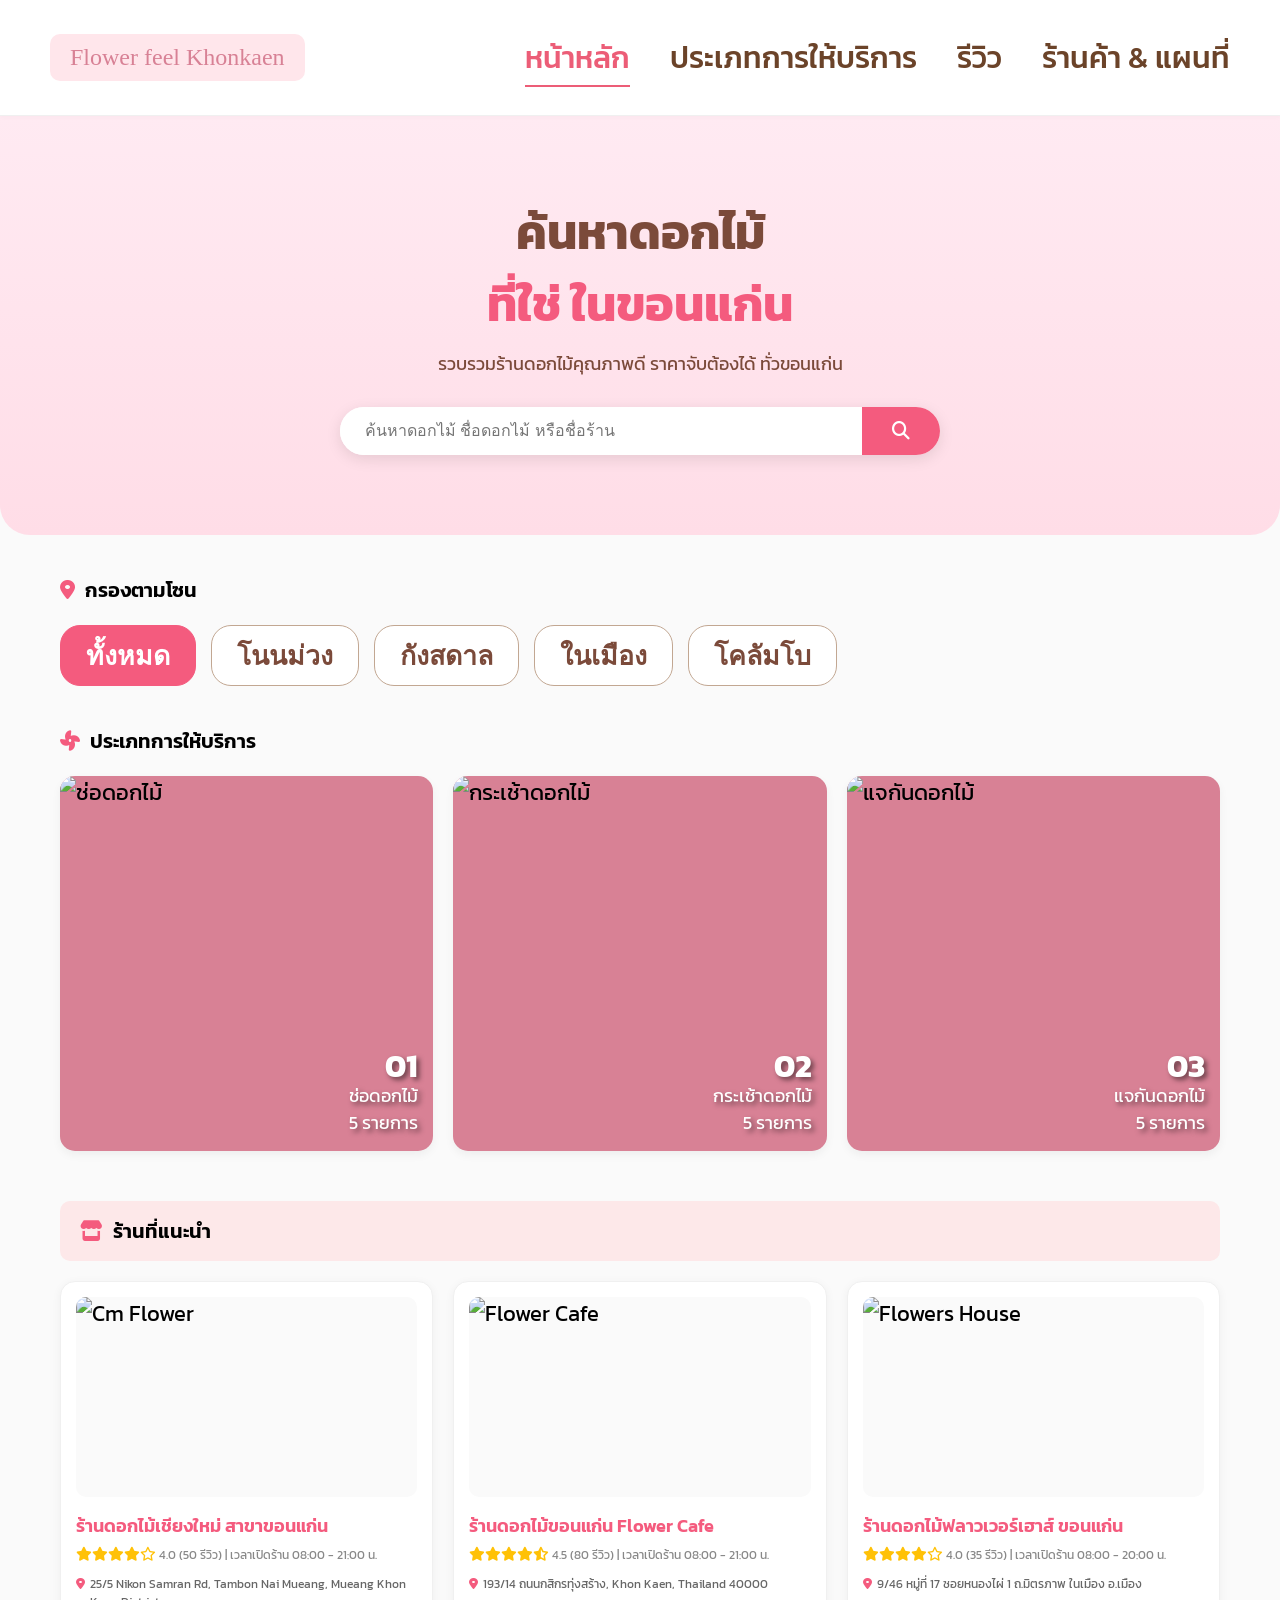
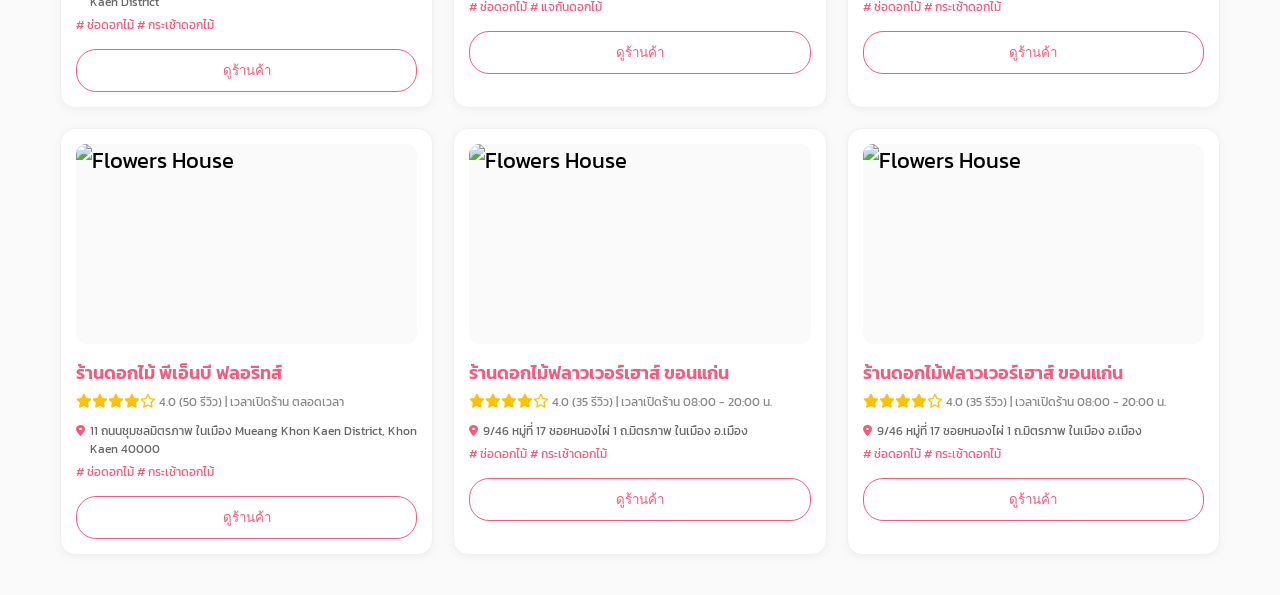
==== index.html @ fca60b55 "Add files via upload" ====
<!DOCTYPE html>
<html lang="th">
<head>
    <meta charset="UTF-8">
    <meta name="viewport" content="width=device-width, initial-scale=1.0">
    <title>Flower feel Khonkaen - ค้นหาดอกไม้</title>
    <link href="https://fonts.googleapis.com/css2?family=Kanit:wght@300;400;500;600&display=swap" rel="stylesheet">
    <link rel="stylesheet" href="https://cdnjs.cloudflare.com/ajax/libs/font-awesome/6.4.0/css/all.min.css">
    <link rel="stylesheet" href="styles.css">
    <style>
        body {
            font-family: 'Kanit', sans-serif;
            font-size: 22px;
        }
    </style>
</head>
<header>

        <div class="logo">
            <div class="logo-placeholder">Flower feel Khonkaen</div>
        </div>

        <ul class="nav-menu">
            <li class="nav-item">
                <a href="#" class="nav-link active">หน้าหลัก</a>
            </li>
            
            <li class="nav-item dropdown">
                <a href="#" class="nav-link has-dropdown">ประเภทการให้บริการ</a>
                
                <div class="mega-menu">
                    <div class="menu-column">
                        <h3>หมวดหมู่ของดอกไม้</h3>
                        <ul>
                            <li><a href="#">ช่อดอกไม้</a></li>
                            <li><a href="#">กระเช้าดอกไม้</a></li>
                            <li><a href="#">แจกันดอกไม้</a></li>
                            <li><a href="#">พวงหรีด</a></li>
                            <li><a href="#">ดอกไม้ประดิษฐ์</a></li>
                        </ul>
                    </div>
                    
                    <div class="menu-column">
                        <h3>กรองตามเทศกาล</h3>
                        <ul>
                            <li><a href="#">วันวาเลนไทน์</a></li>
                            <li><a href="#">วันแม่</a></li>
                            <li><a href="#">วันครบรอบ</a></li>
                            <li><a href="#">งานรับปริญญา</a></li>
                            <li><a href="#">วันเกิด</a></li>
                        </ul>
                    </div>

                    <div class="menu-column">
                        <h3>กรองตามโซน</h3>
                        <ul>
                            <li><a href="#">โนนม่วง</a></li>
                            <li><a href="#">กังตลาด</a></li>
                            <li><a href="#">ในเมือง</a></li>
                            <li><a href="#">โคลัมโบ</a></li>
                        </ul>
                    </div>
                </div>
            </li>
            
            <li class="nav-item">
                <a href="#" class="nav-link">รีวิว</a>
            </li>
            <li class="nav-item">
                <a href="#" class="nav-link">ร้านค้า & แผนที่</a>
            </li>
        </ul>
    </header>
<body>
    <section class="hero">
        <h1>ค้นหาดอกไม้ <br> <span>ที่ใช่ ในขอนแก่น</span></h1>
        <p>รวบรวมร้านดอกไม้คุณภาพดี ราคาจับต้องได้ ทั่วขอนแก่น</p>
        <div class="search-bar">
            <input type="text" placeholder="ค้นหาดอกไม้ ชื่อดอกไม้ หรือชื่อร้าน">
            <button><i class="fas fa-search"></i></button>
        </div>
    </section>

    <div class="container">
        <div class="section-header">
            <i class="fas fa-map-marker-alt"></i> กรองตามโซน
        </div>
        <div class="filter-tags">
            <button class="filter-tag active"><h1>ทั้งหมด</h1></button>
            <a href="zone/nonmuang.html"><button class="filter-tag"><h1>โนนม่วง</h1></button></a>
            <a href="zone/kangsadan.html"><button class="filter-tag"><h1>กังสดาล</h1></button></a>
            <a href="zone/in-city.html"><button class="filter-tag"><h1>ในเมือง</h1></button></a>
            <a href="zone/colombo.html"><button class="filter-tag"><h1>โคลัมโบ</h1></button></a>
        </div>

        <div class="section-header">
            <i class="fas fa-fan"></i> ประเภทการให้บริการ
        </div>
        <div class="services-grid">
            <div class="service-card">
                <img src="https://images.pexels.com/photos/7666495/pexels-photo-7666495.jpeg?_gl=1*lki3si*_ga*MTcyOTYzMjAzMC4xNzczMjM5NzYx*_ga_8JE65Q40S6*czE3NzMyMzk3NjEkbzEkZzEkdDE3NzMyNDA3NjckajMxJGwwJGgw"style="height: 100%; width: 100%;" alt="ช่อดอกไม้">
                <div class="service-info">
                    <h3>01</h3>
                    <p>ช่อดอกไม้</p>
                    <p>5 รายการ</p>
                </div>
            </div>
            <div class="service-card">
                <img src="https://images.pexels.com/photos/6231825/pexels-photo-6231825.jpeg?_gl=1*1viyxhs*_ga*MTcyOTYzMjAzMC4xNzczMjM5NzYx*_ga_8JE65Q40S6*czE3NzMyMzk3NjEkbzEkZzEkdDE3NzMyMzk4ODckajEkbDAkaDA." alt="กระเช้าดอกไม้">
                <div class="service-info">
                    <h3>02</h3>
                    <p>กระเช้าดอกไม้</p>
                    <p>5 รายการ</p>
                </div>
            </div>
            <div class="service-card">
                <img src="https://images.pexels.com/photos/1058771/pexels-photo-1058771.jpeg?_gl=1*m8q7ve*_ga*MTcyOTYzMjAzMC4xNzczMjM5NzYx*_ga_8JE65Q40S6*czE3NzMyMzk3NjEkbzEkZzEkdDE3NzMyNDAzMzgkajUwJGwwJGgw" alt="แจกันดอกไม้">
                <div class="service-info">
                    <h3>03</h3>
                    <p>แจกันดอกไม้</p>
                    <p>5 รายการ</p>
                </div>
            </div>
        </div>

        <div class="section-header recommended-header-bg">
            <i class="fas fa-store"></i> ร้านที่แนะนำ
        </div>
        <div class="shops-grid">
            <div class="shop-card">
                <img src="https://via.placeholder.com/300x200?text=Cm+Flower" class="shop-img" alt="Cm Flower">
                <div class="shop-name">ร้านดอกไม้เชียงใหม่ สาขาขอนแก่น</div>
                <div class="shop-rating">
                    <i class="fas fa-star"></i><i class="fas fa-star"></i><i class="fas fa-star"></i><i class="fas fa-star"></i><i class="far fa-star"></i>
                    <span>4.0 (50 รีวิว) | เวลาเปิดร้าน 08:00 - 21:00 น.</span>
                </div>
                <div class="shop-detail">
                    <i class="fas fa-map-marker-alt"></i> 
                    25/5 Nikon Samran Rd, Tambon Nai Mueang, Mueang Khon Kaen District
                </div>
                <div class="shop-tags"># ช่อดอกไม้ # กระเช้าดอกไม้</div>
                <a href="shop/chimaiflower.html"><button class="view-btn">ดูร้านค้า</button></a>
            </div>

            <div class="shop-card">
                <img src="https://via.placeholder.com/300x200?text=Flower+Cafe" class="shop-img" alt="Flower Cafe">
                <div class="shop-name">ร้านดอกไม้ขอนแก่น Flower Cafe</div>
                <div class="shop-rating">
                    <i class="fas fa-star"></i><i class="fas fa-star"></i><i class="fas fa-star"></i><i class="fas fa-star"></i><i class="fas fa-star-half-alt"></i>
                    <span>4.5 (80 รีวิว) | เวลาเปิดร้าน 08:00 - 21:00 น.</span>
                </div>
                <div class="shop-detail">
                    <i class="fas fa-map-marker-alt"></i> 
                    193/14 ถนนกสิกรทุ่งสร้าง, Khon Kaen, Thailand 40000
                </div>
                <div class="shop-tags"># ช่อดอกไม้ # แจกันดอกไม้</div>
                <a href="shop/flowerkhonkean.html"><button class="view-btn">ดูร้านค้า</button></a>
            </div>

            <div class="shop-card">
                <img src="https://via.placeholder.com/300x200?text=Flowers+House" class="shop-img" alt="Flowers House">
                <div class="shop-name">ร้านดอกไม้ฟลาวเวอร์เฮาส์ ขอนแก่น</div>
                <div class="shop-rating">
                    <i class="fas fa-star"></i><i class="fas fa-star"></i><i class="fas fa-star"></i><i class="fas fa-star"></i><i class="far fa-star"></i>
                    <span>4.0 (35 รีวิว) | เวลาเปิดร้าน 08:00 - 20:00 น.</span>
                </div>
                <div class="shop-detail">
                    <i class="fas fa-map-marker-alt"></i> 
                    9/46 หมู่ที่ 17 ซอยหนองไผ่ 1 ถ.มิตรภาพ ในเมือง อ.เมือง
                </div>
                <div class="shop-tags"># ช่อดอกไม้ # กระเช้าดอกไม้</div>
                <a href="shop/flowerhouse.html"><button class="view-btn">ดูร้านค้า</button></a>
            </div>
            <!-- pnb shop -->
            <div class="shop-card">
                <img src="https://via.placeholder.com/300x200?text=Flowers+House" class="shop-img" alt="Flowers House">
                <div class="shop-name">ร้านดอกไม้ พีเอ็นบี ฟลอริทส์</div>
                <div class="shop-rating">
                    <i class="fas fa-star"></i><i class="fas fa-star"></i><i class="fas fa-star"></i><i class="fas fa-star"></i><i class="far fa-star"></i>
                    <span>4.0 (50 รีวิว) | เวลาเปิดร้าน ตลอดเวลา</span>
                </div>
                <div class="shop-detail">
                    <i class="fas fa-map-marker-alt"></i> 
                    11 ถนนชุมชลมิตรภาพ ในเมือง Mueang Khon Kaen District, Khon Kaen 40000
                </div>
                <div class="shop-tags"># ช่อดอกไม้ # กระเช้าดอกไม้</div>
                <a href="shop/pnb.html"><button class="view-btn">ดูร้านค้า</button></a>
            </div>
            <!-- kk -->
            <div class="shop-card">
                <img src="https://via.placeholder.com/300x200?text=Flowers+House" class="shop-img" alt="Flowers House">
                <div class="shop-name">ร้านดอกไม้ฟลาวเวอร์เฮาส์ ขอนแก่น</div>
                <div class="shop-rating">
                    <i class="fas fa-star"></i><i class="fas fa-star"></i><i class="fas fa-star"></i><i class="fas fa-star"></i><i class="far fa-star"></i>
                    <span>4.0 (35 รีวิว) | เวลาเปิดร้าน 08:00 - 20:00 น.</span>
                </div>
                <div class="shop-detail">
                    <i class="fas fa-map-marker-alt"></i> 
                    9/46 หมู่ที่ 17 ซอยหนองไผ่ 1 ถ.มิตรภาพ ในเมือง อ.เมือง
                </div>
                <div class="shop-tags"># ช่อดอกไม้ # กระเช้าดอกไม้</div>
                <a href="shop/flowerhouse.html"><button class="view-btn">ดูร้านค้า</button></a>
            </div>
            <!-- mong -->
            <div class="shop-card">
                <img src="https://via.placeholder.com/300x200?text=Flowers+House" class="shop-img" alt="Flowers House">
                <div class="shop-name">ร้านดอกไม้ฟลาวเวอร์เฮาส์ ขอนแก่น</div>
                <div class="shop-rating">
                    <i class="fas fa-star"></i><i class="fas fa-star"></i><i class="fas fa-star"></i><i class="fas fa-star"></i><i class="far fa-star"></i>
                    <span>4.0 (35 รีวิว) | เวลาเปิดร้าน 08:00 - 20:00 น.</span>
                </div>
                <div class="shop-detail">
                    <i class="fas fa-map-marker-alt"></i> 
                    9/46 หมู่ที่ 17 ซอยหนองไผ่ 1 ถ.มิตรภาพ ในเมือง อ.เมือง
                </div>
                <div class="shop-tags"># ช่อดอกไม้ # กระเช้าดอกไม้</div>
                <a href="shop/flowerhouse.html"><button class="view-btn">ดูร้านค้า</button></a>
            </div>

            </div>
    </div>

</body>
</html>
---- styles.css ----
* {
            box-sizing: border-box;
            margin: 0;
            padding: 0;
        }
.hero {
            text-align: center;
            padding: 80px 20px;
            /* จำลองพื้นหลังสีชมพูน้ำหยด */
            background: linear-gradient(to bottom, #ffeaf2, #ffdde7);
            border-bottom-left-radius: 30px;
            border-bottom-right-radius: 30px;
        }
        .hero h1 {
            font-size: 48px;
            color: #7b4a3a;
            margin-bottom: 10px;
        }
        .hero h1 span { color: #f45b7e; }
        .hero p {
            font-size: 18px;
            color: #7b4a3a;
            margin-bottom: 30px;
        }
        .search-bar {
            display: flex;
            justify-content: center;
            max-width: 600px;
            margin: 0 auto;
            background: #fff;
            border-radius: 30px;
            overflow: hidden;
            box-shadow: 0 4px 15px rgba(0,0,0,0.1);
        }
        .search-bar input {
            flex: 1;
            border: none;
            padding: 15px 25px;
            outline: none;
            font-size: 16px;
        }
        .search-bar button {
            background-color: #f45b7e;
            color: white;
            border: none;
            padding: 0 30px;
            cursor: pointer;
            font-size: 18px;
            transition: background 0.3s;
        }
        .search-bar button:hover { background-color: #d84568; }

        /* Container หลัก */
        .container {
            max-width: 1200px;
            margin: 0 auto;
            padding: 40px 20px;
        }

        /* หมวดหมู่ & ตัวกรอง */
        .section-header {
            display: flex;
            align-items: center;
            gap: 10px;
            font-size: 20px;
            font-weight: 600;
            margin-bottom: 20px;
        }
        .section-header i { color: #f45b7e; }
        
        .filter-tags {
            display: flex;
            gap: 15px;
            margin-bottom: 40px;
            flex-wrap: wrap;
            color: #d84568;
        }
        .filter-tag {
            border: 1px solid #c2a792;
            padding: 8px 25px;
            border-radius: 20px;
            background: #fff;
            cursor: pointer;
            transition: all 0.3s;
            color: #7b4a3a;
        }
        .filter-tag:hover, .filter-tag.active {
            background: #f45b7e;
            color: white;
            border-color: #f45b7e;
        }

        /* ประเภทการให้บริการ (Grid 3 คอลัมน์) */
        .services-grid {
            display: grid;
            grid-template-columns: repeat(3, 1fr);
            gap: 20px;
            margin-bottom: 50px;
            ;
        }
        .service-card {
            position: relative;
            border-radius: 15px;
            overflow: hidden;
            height: 375px;
            background-color: #d88195;
            box-shadow: 0 4px 10px rgba(0,0,0,0.05);
        }
        .service-card img{
            width: 100%;
            height: 135%;
            object-fit: cover;
        }
        .service-info {
            position: absolute;
            bottom: 15px;
            right: 15px;
            text-align: right;
            color: #ffffff;
            text-shadow: 3px 3px 5px rgba(0,0,0,0.5);
        }
        .service-info h3 { font-size: 32px; font-weight: bold; line-height: 1; }
        .service-info p { font-size: 18px; }

        /* ร้านแนะนำ */
        .recommended-header-bg {
            background-color: #fde8e9;
            padding: 15px 20px;
            border-radius: 10px;
            margin-bottom: 20px;
        }
        .shops-grid {
            display: grid;
            grid-template-columns: repeat(3, 1fr);
            gap: 20px;
        }
        .shop-card {
            background: #fff;
            border-radius: 15px;
            padding: 15px;
            box-shadow: 0 2px 10px rgba(0,0,0,0.05);
            display: flex;
            flex-direction: column;
            border: 1px solid #f0f0f0;
        }
        .shop-img {
            width: 100%;
            height: 200px;
            object-fit: contain;
            border-radius: 10px;
            margin-bottom: 15px;
            background: #fafafa;
        }
        .shop-name {
            font-size: 18px;
            font-weight: 600;
            color: #f45b7e;
            margin-bottom: 5px;
        }
        .shop-rating {
            color: #ffc107;
            font-size: 14px;
            margin-bottom: 10px;
        }
        .shop-rating span { color: #888; font-size: 12px; }
        .shop-detail {
            font-size: 12px;
            color: #666;
            margin-bottom: 5px;
            display: flex;
            align-items: flex-start;
            gap: 5px;
        }
        .shop-detail i { color: #f45b7e; margin-top: 3px; }
        .shop-tags {
            font-size: 12px;
            color: #f45b7e;
            margin-bottom: 15px;
        }
        .view-btn {
            margin-top: auto;
            width: 100%;
            border: 1px solid #f45b7e;
            color: #f45b7e;
            background: transparent;
            padding: 10px;
            border-radius: 20px;
            cursor: pointer;
            font-weight: 500;
            transition: 0.3s;
        }
        .view-btn:hover {
            background: #f45b7e;
            color: white;
        }
body {
            font-family: 'Prompt', sans-serif;
            background-color: #fafafa;
        }

        /* Header Layout */
        header {
            background-color: #ffffff;
            display: flex;
            align-items: center;
            justify-content: space-between;
            padding: 15px 50px;
            position: relative;
            box-shadow: 0 2px 4px rgba(0,0,0,0.02);
            border-bottom: 1px solid #f0f0f0;
        }

        /* Logo Styling */
        .logo {
            display: flex;
            align-items: center;
        }

        .logo img {
            height: 70px; /* Adjust based on your actual logo image */
            object-fit: contain;
        }

        /* Placeholder for logo if image is missing */
        .logo-placeholder {
            font-family: cursive;
            color: #d88195;
            font-size: 24px;
            background: #ffe6eb;
            padding: 10px 20px;
            border-radius: 10px;
        }

        /* Navigation Menu */
        .nav-menu {
            list-style: none;
            display: flex;
            gap: 40px;
            align-items: center;
        }

        .nav-item {
            padding: 20px 0;
        }

        .nav-link {
            text-decoration: none;
            color: #6b4329; /* Brown color */
            font-size: 30px;
            font-weight: 500;
            position: relative;
            padding-bottom: 5px;
            transition: color 0.3s;
        }

        /* Active and Hover States for Links */
        .nav-link.active, 
        .nav-link:hover,
        .nav-item:hover .nav-link.has-dropdown {
            color: #ec5d77; /* Pink color */
            border-bottom: 2px solid #ec5d77;
        }

        /* Mega Dropdown Menu Container */
        .mega-menu {
            visibility: hidden;
            opacity: 0;
            position: absolute;
            top: 100%;
            left: 0;
            width: 100%;
            background-color: #ffffff;
            box-shadow: 0 10px 15px rgba(0,0,0,0.05);
            display: flex;
            justify-content: center;
            padding: 40px 20px;
            gap: 100px;
            transition: all 0.3s ease;
            z-index: 100;
        }

        /* Show Dropdown on Hover */
        .nav-item.dropdown:hover .mega-menu {
            visibility: visible;
            opacity: 1;
        }

        /* Columns inside Dropdown */
        .menu-column {
            min-width: 350px;
        }

        .menu-column h3 {
            color: #6b4329; /* Brown header */
            font-size: 35px;
            font-weight: 600;
            margin-bottom: 20px;
        }

        .menu-column ul {
            list-style: none;
        }

        .menu-column li {
            margin-bottom: 15px;
        }

        .menu-column a {
            text-decoration: none;
            color: #6b4329;
            font-size: 25px;
            transition: color 0.2s;
        }

        .menu-column a:hover {
            color: #ec5d77;
        }
body {
    font-family: 'Kanit', sans-serif;
    /* Optional: set a font size for better readability */
    font-size: 16px; 
}
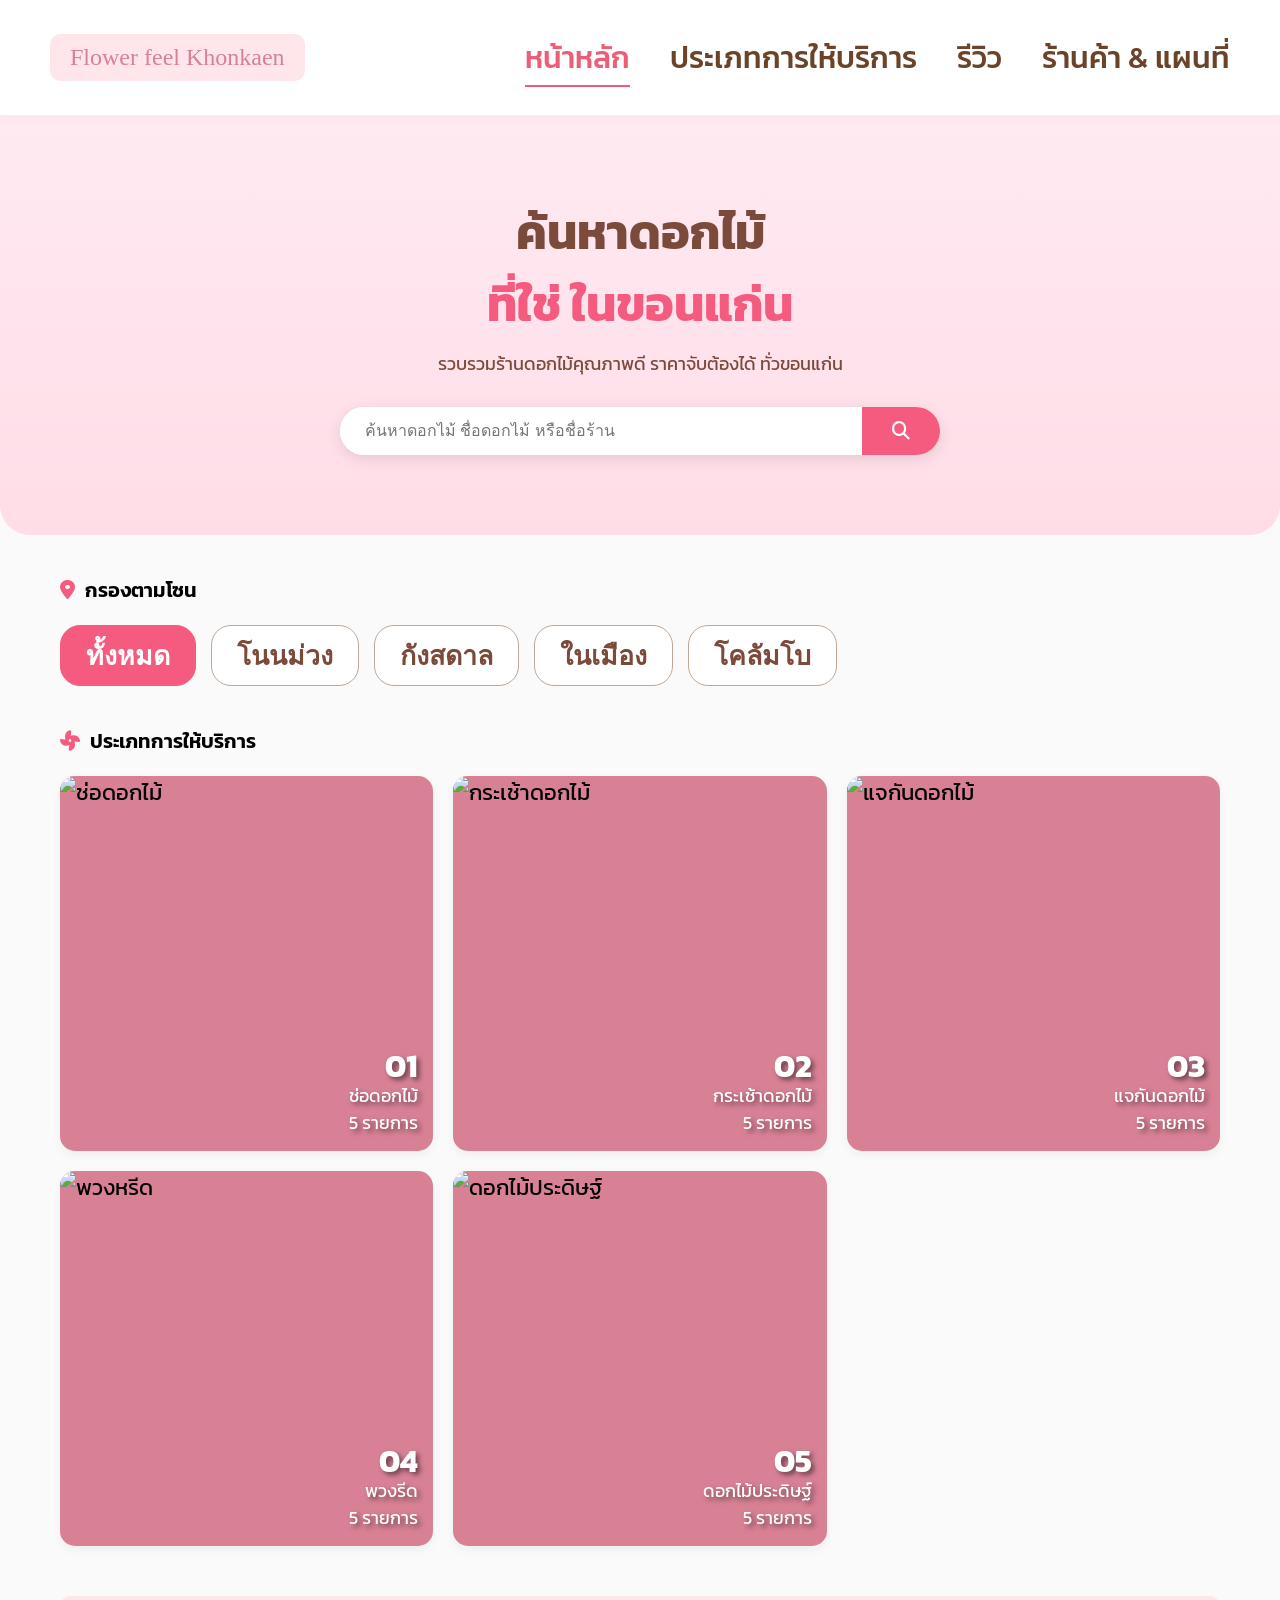
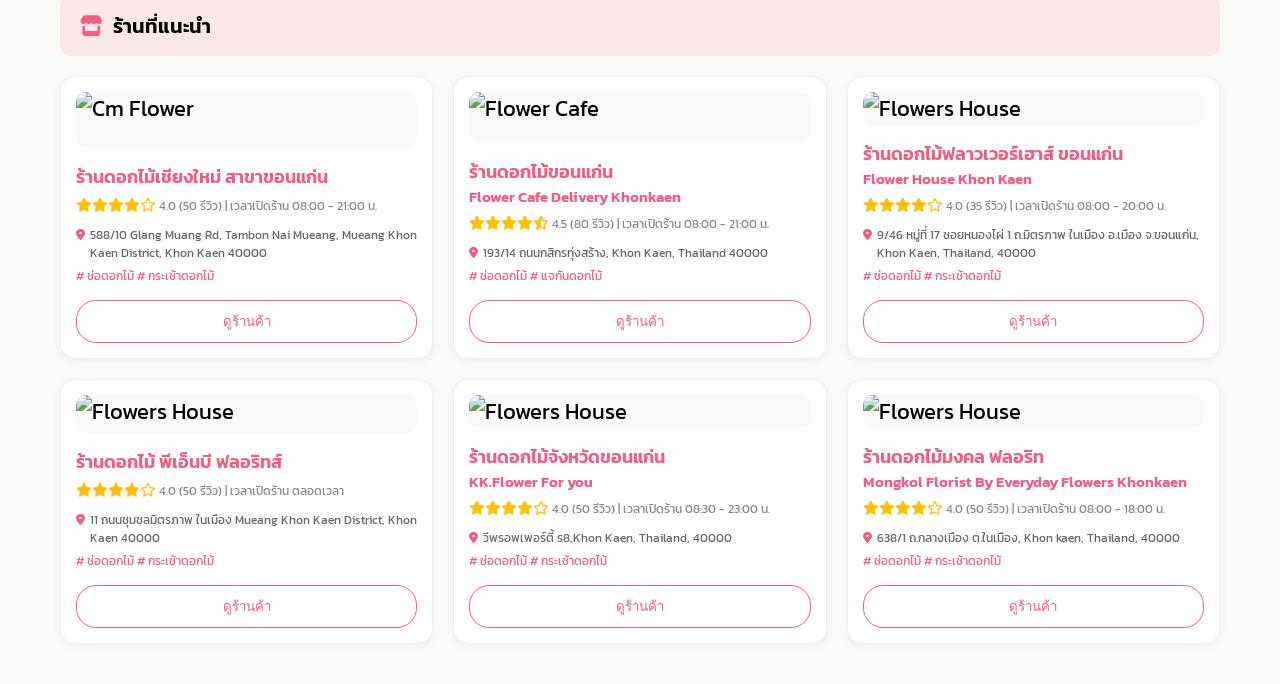
==== commit 7f95abb4: "Add files via upload" ====
--- a/index.html
+++ b/index.html
@@ -43,21 +43,20 @@
                     <div class="menu-column">
                         <h3>กรองตามเทศกาล</h3>
                         <ul>
-                            <li><a href="#">วันวาเลนไทน์</a></li>
-                            <li><a href="#">วันแม่</a></li>
-                            <li><a href="#">วันครบรอบ</a></li>
-                            <li><a href="#">งานรับปริญญา</a></li>
-                            <li><a href="#">วันเกิด</a></li>
+                            <li><a href="festival/valentine.html">วันวาเลนไทน์</a></li>
+                            <li><a href="festival/mother.html">วันแม่</a></li>
+                            <li><a href="festival/errange.html">วันครบรอบ</a></li>
+                            <li><a href="festival/education.html">งานรับปริญญา</a></li>
+                            <li><a href="festival/birthday.html">วันเกิด</a></li>
                         </ul>
                     </div>
-
                     <div class="menu-column">
                         <h3>กรองตามโซน</h3>
                         <ul>
-                            <li><a href="#">โนนม่วง</a></li>
-                            <li><a href="#">กังตลาด</a></li>
-                            <li><a href="#">ในเมือง</a></li>
-                            <li><a href="#">โคลัมโบ</a></li>
+                            <li><a href="zone/nonmuang.html">โนนม่วง</a></li>
+                            <li><a href="zone/kangsadan.html">กังตลาด</a></li>
+                            <li><a href="zone/in-city.html">ในเมือง</a></li>
+                            <li><a href="zone/colombo.html">โคลัมโบ</a></li>
                         </ul>
                     </div>
                 </div>
@@ -121,6 +120,22 @@
                     <p>5 รายการ</p>
                 </div>
             </div>
+            <div class="service-card">
+                <img src="https://puangreed.net/wp-content/uploads/2023/07/%E0%B8%9E%E0%B8%A7%E0%B8%87%E0%B8%AB%E0%B8%A3%E0%B8%B5%E0%B8%94%E0%B8%94%E0%B8%AD%E0%B8%81%E0%B9%84%E0%B8%A1%E0%B9%89%E0%B8%AA%E0%B8%94-FFW00022.jpg"style="height: 100%; width: 100%;" alt="พวงหรีด">
+                <div class="service-info">
+                    <h3>04</h3>
+                    <p>พวงรีด</p>
+                    <p>5 รายการ</p>
+                </div>
+            </div>
+            <div class="service-card">
+                <img src="https://inwfile.com/s-i/zkvs6e.jpg"style="height: 100%; width: 100%;" alt="ดอกไม้ประดิษฐ์">
+                <div class="service-info">
+                    <h3>05</h3>
+                    <p>ดอกไม้ประดิษฐ์</p>
+                    <p>5 รายการ</p>
+                </div>
+            </div>
         </div>
 
         <div class="section-header recommended-header-bg">
@@ -128,7 +143,7 @@
         </div>
         <div class="shops-grid">
             <div class="shop-card">
-                <img src="https://via.placeholder.com/300x200?text=Cm+Flower" class="shop-img" alt="Cm Flower">
+                <img src="https://scontent.fnak3-1.fna.fbcdn.net/v/t39.30808-6/514264288_1167071778798084_2501964699082498411_n.jpg?_nc_cat=110&ccb=1-7&_nc_sid=1d70fc&_nc_ohc=X4wZpyE_jS8Q7kNvwGRsqKh&_nc_oc=AdmNi2mu4vatBZRAKUjOo9iO8QRM9mQmKX8U4NWDPoN2dLZCZj8UImlG3N-9OT72ZlCwX10kVVW9lp-iwyoUPkG8&_nc_zt=23&_nc_ht=scontent.fnak3-1.fna&_nc_gid=MtX4rJzGJ74bmBTZtM0VNA&_nc_ss=8&oh=00_AfyrpP-RQObu3Nf4dc6u7ihBVdskuuF-M56wRWPrXz1h1A&oe=69B75147" class="shop-img" alt="Cm Flower">
                 <div class="shop-name">ร้านดอกไม้เชียงใหม่ สาขาขอนแก่น</div>
                 <div class="shop-rating">
                     <i class="fas fa-star"></i><i class="fas fa-star"></i><i class="fas fa-star"></i><i class="fas fa-star"></i><i class="far fa-star"></i>
@@ -136,15 +151,15 @@
                 </div>
                 <div class="shop-detail">
                     <i class="fas fa-map-marker-alt"></i> 
-                    25/5 Nikon Samran Rd, Tambon Nai Mueang, Mueang Khon Kaen District
+                    588/10 Glang Muang Rd, Tambon Nai Mueang, Mueang Khon Kaen District, Khon Kaen 40000
                 </div>
                 <div class="shop-tags"># ช่อดอกไม้ # กระเช้าดอกไม้</div>
                 <a href="shop/chimaiflower.html"><button class="view-btn">ดูร้านค้า</button></a>
             </div>
 
             <div class="shop-card">
-                <img src="https://via.placeholder.com/300x200?text=Flower+Cafe" class="shop-img" alt="Flower Cafe">
-                <div class="shop-name">ร้านดอกไม้ขอนแก่น Flower Cafe</div>
+                <img src="https://scontent.fnak3-1.fna.fbcdn.net/v/t39.30808-6/454896968_827325672892266_5125888361411478853_n.jpg?_nc_cat=103&ccb=1-7&_nc_sid=1d70fc&_nc_ohc=7bhD2rfLJ1cQ7kNvwGUAyz0&_nc_oc=AdlvkQgoUyKb3BUnCxfn2rkod8QoGWWdt8pRKT27fiwOHG5AC_26hpvSmeT_NYBZbnzyHBFAiD9940E2lPDsX8kp&_nc_zt=23&_nc_ht=scontent.fnak3-1.fna&_nc_gid=jULEyXjACDGVerXP2Fzouw&_nc_ss=8&oh=00_AfwMKPSKxiNM38OJG9Ausypnq3sE3zpo8A2zPJv1Zw8Lyg&oe=69B76973" class="shop-img" alt="Flower Cafe">
+                <div class="shop-name">ร้านดอกไม้ขอนแก่น<p style="font-size: 15px;">Flower Cafe Delivery Khonkaen</p></div>
                 <div class="shop-rating">
                     <i class="fas fa-star"></i><i class="fas fa-star"></i><i class="fas fa-star"></i><i class="fas fa-star"></i><i class="fas fa-star-half-alt"></i>
                     <span>4.5 (80 รีวิว) | เวลาเปิดร้าน 08:00 - 21:00 น.</span>
@@ -158,15 +173,15 @@
             </div>
 
             <div class="shop-card">
-                <img src="https://via.placeholder.com/300x200?text=Flowers+House" class="shop-img" alt="Flowers House">
-                <div class="shop-name">ร้านดอกไม้ฟลาวเวอร์เฮาส์ ขอนแก่น</div>
+                <img src="https://scontent.fnak3-1.fna.fbcdn.net/v/t39.30808-1/461536359_1062337739235198_7575589041927921935_n.jpg?stp=cp6_dst-jpg_s160x160_tt6&_nc_cat=101&ccb=1-7&_nc_sid=2d3e12&_nc_ohc=nhMp2Vkgc6gQ7kNvwFip-_j&_nc_oc=AdkJg0jUv7xqfxUotrN1A1c0YpJBsr8tav_gLuMzqGYu5Wk2tSsH8z8geAHga-Vt4zapppfdt13z0gpeRv6AFWaA&_nc_zt=24&_nc_ht=scontent.fnak3-1.fna&_nc_gid=n1cTVicU_NJvEeRysqEnnQ&_nc_ss=8&oh=00_Afw9ssZbECtVgVMo5jE9Qfu0mtLOSsBFBxwg0v3uGyqGiw&oe=69B7630F" class="shop-img" alt="Flowers House">
+                <div class="shop-name">ร้านดอกไม้ฟลาวเวอร์เฮาส์ ขอนแก่น<p style="font-size: 15px;">Flower House Khon Kaen</p></div>
                 <div class="shop-rating">
                     <i class="fas fa-star"></i><i class="fas fa-star"></i><i class="fas fa-star"></i><i class="fas fa-star"></i><i class="far fa-star"></i>
                     <span>4.0 (35 รีวิว) | เวลาเปิดร้าน 08:00 - 20:00 น.</span>
                 </div>
                 <div class="shop-detail">
                     <i class="fas fa-map-marker-alt"></i> 
-                    9/46 หมู่ที่ 17 ซอยหนองไผ่ 1 ถ.มิตรภาพ ในเมือง อ.เมือง
+                    9/46 หมู่ที่ 17 ซอยหนองไผ่ 1 ถ.มิตรภาพ ในเมือง อ.เมือง จ.ขอนแก่น, Khon Kaen, Thailand, 40000
                 </div>
                 <div class="shop-tags"># ช่อดอกไม้ # กระเช้าดอกไม้</div>
                 <a href="shop/flowerhouse.html"><button class="view-btn">ดูร้านค้า</button></a>
@@ -189,32 +204,32 @@
             <!-- kk -->
             <div class="shop-card">
                 <img src="https://via.placeholder.com/300x200?text=Flowers+House" class="shop-img" alt="Flowers House">
-                <div class="shop-name">ร้านดอกไม้ฟลาวเวอร์เฮาส์ ขอนแก่น</div>
-                <div class="shop-rating">
-                    <i class="fas fa-star"></i><i class="fas fa-star"></i><i class="fas fa-star"></i><i class="fas fa-star"></i><i class="far fa-star"></i>
-                    <span>4.0 (35 รีวิว) | เวลาเปิดร้าน 08:00 - 20:00 น.</span>
-                </div>
-                <div class="shop-detail">
-                    <i class="fas fa-map-marker-alt"></i> 
-                    9/46 หมู่ที่ 17 ซอยหนองไผ่ 1 ถ.มิตรภาพ ในเมือง อ.เมือง
-                </div>
-                <div class="shop-tags"># ช่อดอกไม้ # กระเช้าดอกไม้</div>
-                <a href="shop/flowerhouse.html"><button class="view-btn">ดูร้านค้า</button></a>
+                <div class="shop-name">ร้านดอกไม้จังหวัดขอนแก่น<p style="font-size: 15px;">KK.Flower For you</p></div>
+                <div class="shop-rating">
+                    <i class="fas fa-star"></i><i class="fas fa-star"></i><i class="fas fa-star"></i><i class="fas fa-star"></i><i class="far fa-star"></i>
+                    <span>4.0 (50 รีวิว) | เวลาเปิดร้าน 08:30 - 23:00 น.</span>
+                </div>
+                <div class="shop-detail">
+                    <i class="fas fa-map-marker-alt"></i> 
+                    วีพรอพเพอร์ตี้ ร8,Khon Kaen, Thailand, 40000
+                </div>
+                <div class="shop-tags"># ช่อดอกไม้ # กระเช้าดอกไม้</div>
+                <a href="shop/kk.html"><button class="view-btn">ดูร้านค้า</button></a>
             </div>
             <!-- mong -->
             <div class="shop-card">
                 <img src="https://via.placeholder.com/300x200?text=Flowers+House" class="shop-img" alt="Flowers House">
-                <div class="shop-name">ร้านดอกไม้ฟลาวเวอร์เฮาส์ ขอนแก่น</div>
-                <div class="shop-rating">
-                    <i class="fas fa-star"></i><i class="fas fa-star"></i><i class="fas fa-star"></i><i class="fas fa-star"></i><i class="far fa-star"></i>
-                    <span>4.0 (35 รีวิว) | เวลาเปิดร้าน 08:00 - 20:00 น.</span>
-                </div>
-                <div class="shop-detail">
-                    <i class="fas fa-map-marker-alt"></i> 
-                    9/46 หมู่ที่ 17 ซอยหนองไผ่ 1 ถ.มิตรภาพ ในเมือง อ.เมือง
-                </div>
-                <div class="shop-tags"># ช่อดอกไม้ # กระเช้าดอกไม้</div>
-                <a href="shop/flowerhouse.html"><button class="view-btn">ดูร้านค้า</button></a>
+                <div class="shop-name">ร้านดอกไม้มงคล ฟลอริท<p style="font-size: 15px;">Mongkol Florist By Everyday Flowers Khonkaen</p></div>
+                <div class="shop-rating">
+                    <i class="fas fa-star"></i><i class="fas fa-star"></i><i class="fas fa-star"></i><i class="fas fa-star"></i><i class="far fa-star"></i>
+                    <span>4.0 (50 รีวิว) | เวลาเปิดร้าน 08:00 - 18:00 น.</span>
+                </div>
+                <div class="shop-detail">
+                    <i class="fas fa-map-marker-alt"></i> 
+                    638/1 ถ.กลางเมือง ต.ในเมือง, Khon kaen, Thailand, 40000                
+                </div>
+                <div class="shop-tags"># ช่อดอกไม้ # กระเช้าดอกไม้</div>
+                <a href="shop/mong.html"><button class="view-btn">ดูร้านค้า</button></a>
             </div>
 
             </div>
--- a/styles.css
+++ b/styles.css
@@ -145,8 +145,8 @@
         }
         .shop-img {
             width: 100%;
-            height: 200px;
-            object-fit: contain;
+            height: 100%;
+            object-fit: cover;
             border-radius: 10px;
             margin-bottom: 15px;
             background: #fafafa;
